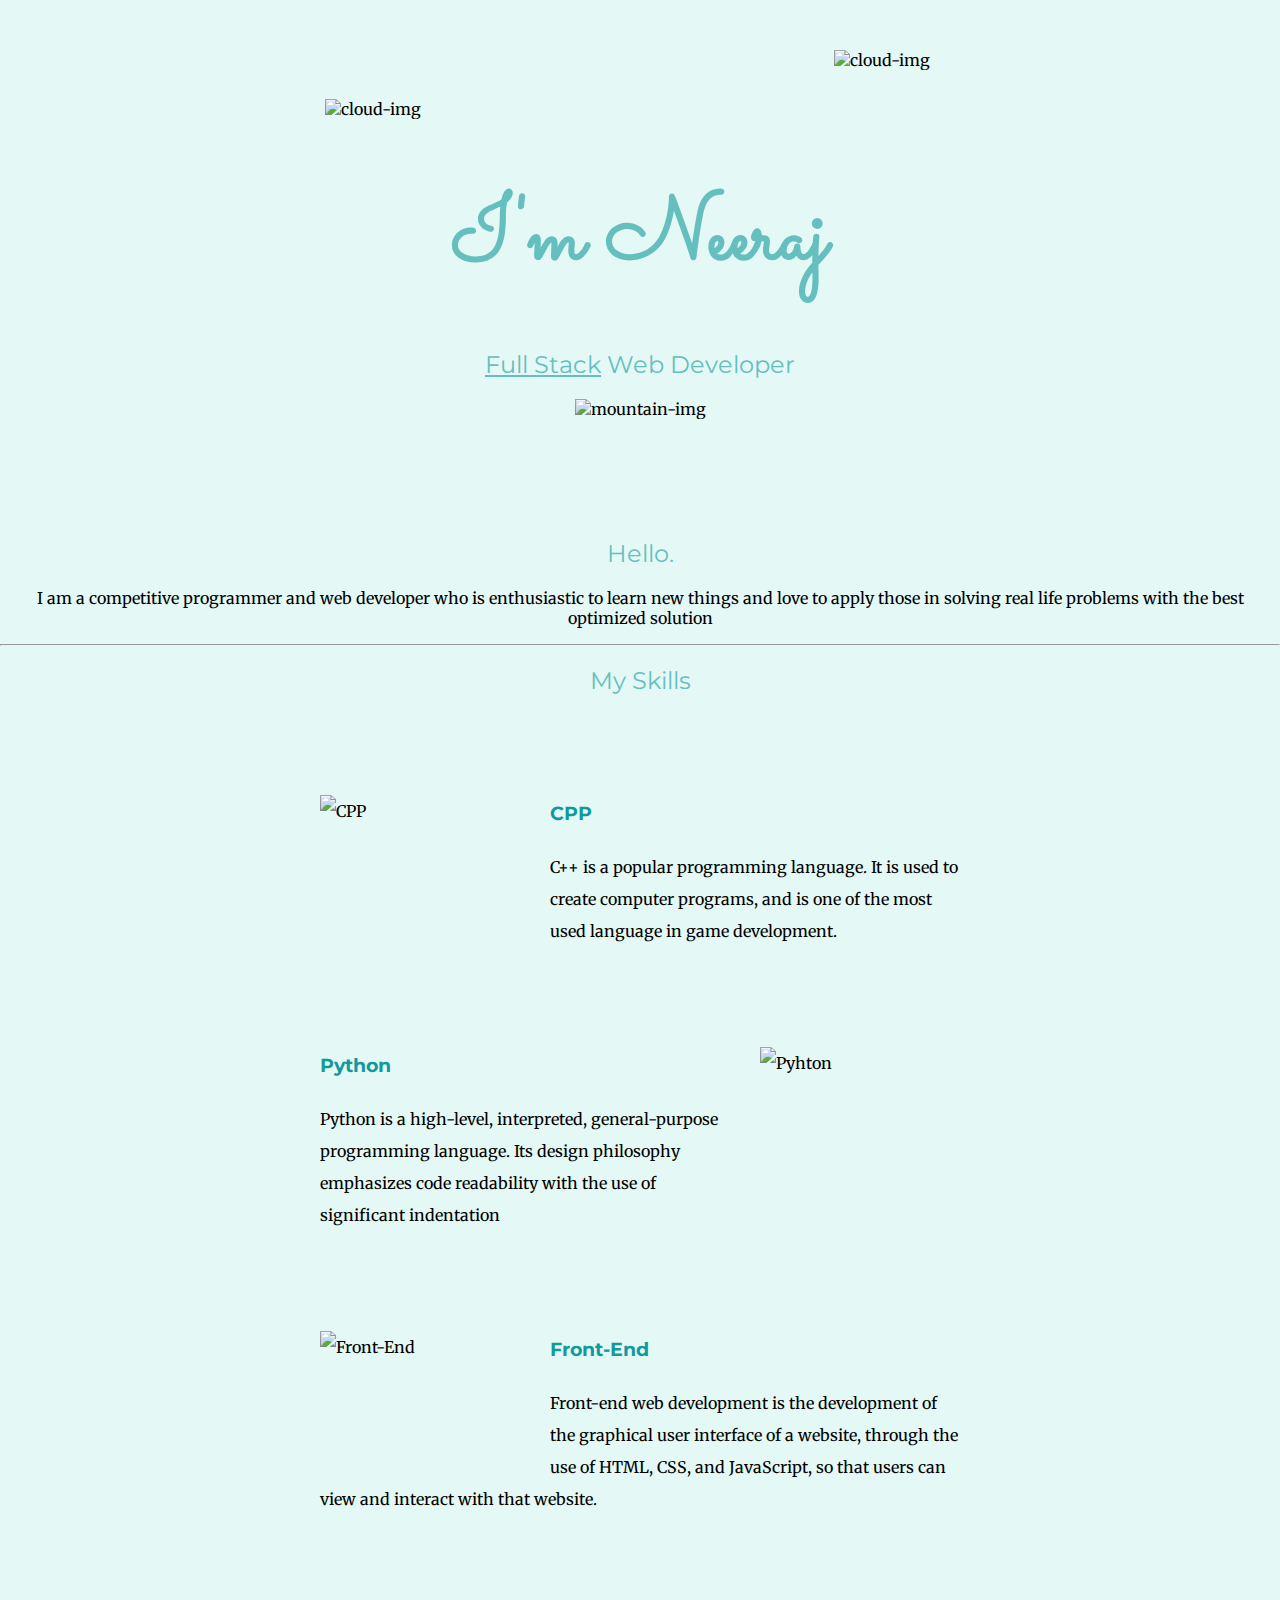
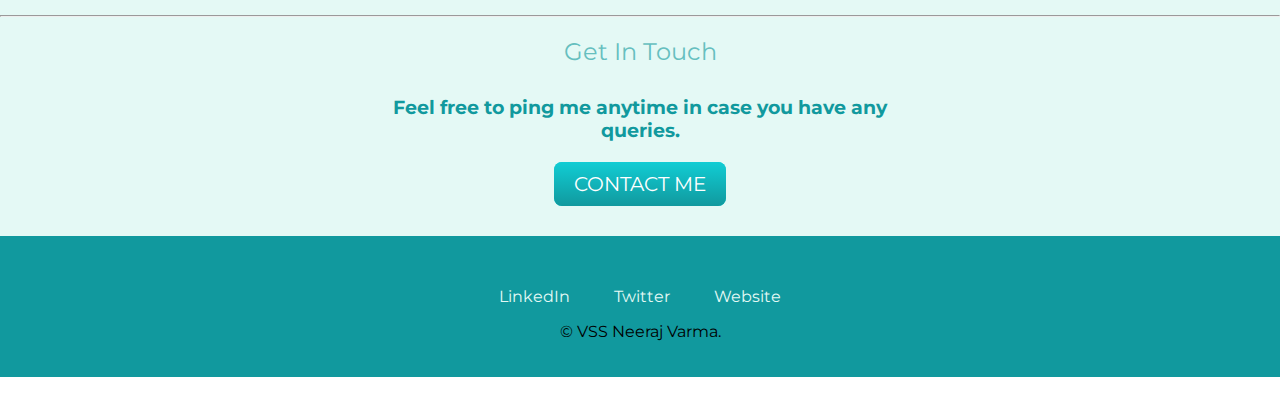
==== index.html @ 66a4f3de "Rename index_copy.html to index.html" ====
<!DOCTYPE html>
<html lang="en" dir="ltr">

<head>
  <meta charset="utf-8">
  <title>Neeraj Varma Personal Site</title>

  <link rel="stylesheet" href="css/styles0.css">
  <link rel="icon" href="css/favicon.ico">
  <!-- <link rel="icon" href="css/favicon.ico?v=2"> -->

  <link rel="preconnect" href="https://fonts.googleapis.com">
<link rel="preconnect" href="https://fonts.gstatic.com" crossorigin>
<link href="https://fonts.googleapis.com/css2?family=Merriweather&family=Montserrat&family=Sacramento&display=swap" rel="stylesheet">
</head>

<body>
<div class="top-container">
  <img class = "top-cloud" src="images/cloud.png" alt="cloud-img" >
  <h1> I'm Neeraj</h1>
  <h2> <span class="pro">Full Stack</span>  Web Developer</h2>

  <img class = "bottom-cloud"src="images/cloud.png" alt="cloud-img" >
  <img src="images/mountain.png" alt="mountain-img" >
</div>
<div class="middle-container">
  <div class="profile">
    <!-- <img height="240" width="240" src="D:\5th sem\Web Development\New folder\Images\U19EC077_Neeraj Varma_SVNIT-modified.png" alt="photo"> -->
    <h2>Hello.</h2>
    <p>I am a competitive programmer and web developer who is enthusiastic to learn new things and love to apply those in solving real life problems with the best optimized solution</p>
  </div>
  <hr>
  <div class="skills">
    <h2>My Skills</h2>
    <div class="skill-row">
      <img class = "skill-images-cpp" src="D:\5th sem\Web Development\New folder\Images\communityIcon_c6mtvgj38ki31.jpg" alt="CPP">
      <h3>CPP</h3>
      <p>C++ is a popular programming language. It is used to create computer programs, and is one of the most used language in game development.</p>
    </div>
    <div class="skill-row">
      <img class = "skill-images-python" src="D:\5th sem\Web Development\New folder\Images\download (1).png"  alt="Pyhton">
      <h3>Python</h3>
      <p>Python is a high-level, interpreted, general-purpose programming language. Its design philosophy emphasizes code readability with the use of significant indentation</p>
    </div>
    <div class="skill-row">
      <img class = "skill-images-front_end" src="D:\5th sem\Web Development\New folder\Images\download (2).png" alt="Front-End">
      <h3>Front-End</h3>
      <p>Front-end web development is the development of the graphical user interface of a website, through the use of HTML, CSS, and JavaScript, so that users can view and interact with that website.</p>
    </div>
  </div>
  <hr>
  <div class="contact-me">
    <h2>Get In Touch</h2>
    <h3 class="contact-message">Feel free to ping me anytime in case you have any queries.</h3>
    <!-- <p>Lorem ipsum dolor sit amet, in quis, aenean amet. Phasellus sodales, tellus donec dui, ornare erat.</p> -->

  </div>
  <a class="btn" href="D:\5th sem\Web Development\New folder\Contact.html">CONTACT ME</a>
</div>

<div class="bottom-container">
  <a class="footer-link" href="https://www.linkedin.com/">LinkedIn</a>
  <a class="footer-link" href="https://twitter.com/">Twitter</a>
  <a class="footer-link" href="https://www.appbrewery.co/">Website</a>
  <p class="copyright">© VSS Neeraj Varma.</p>
</div>

</p>
</body>

</html>
---- css/styles0.css ----
body{
  margin: 0;
  text-align : center;
  font-family: 'Merriweather', serif;
}

h1{
  margin-top: 0;
  font-size: 562.5%;
  margin: 50px auto 0 auto;
  /* font-size: 90px; 16px = 100% = 1em = 1rem;  */
  font-family: 'Sacramento', cursive;
  color: #66BFBF;
  line-height: 2;
}

h2{
  font-family: 'Montserrat', sans-serif;
  color: #66BFBF;
  font-weight: normal;
}

h3{
  font-family: 'Montserrat', sans-serif;
  color: #11999E;
}

.skill-row{
  width: 50%;
  margin: 100px auto 100px auto;
  text-align: left;
  line-height: 2;
}

.top-container{
  background-color: #E4F9F5;
  margin: 0;
  position: relative;
  padding-top: 100px
}

.pro{
  text-decoration: underline;
}

.caption{
  font-size: 1rem;
}

.middle-container{
  background-color: #E4F9F5;
  margin: 0;
  position: relative;
  padding-top: 100px;
  padding-bottom: 40px;
}

.bottom-container{
  background-color: #11999E;
  padding: 50px 0 20px;
}

.contact-message{
  width: 40%;
  margin: 30px auto;

}

.footer-link{
  color: #E4F9F5;
  font-family: 'Montserrat', sans-serif;
  margin: 10px 20px;
  text-decoration: none;

}

.footer-link:hover{
  color: blue;
}

.copyright{
  font-family: 'Montserrat', sans-serif;
}

.top-cloud{
  position: absolute;
  right : 350px;
  top : 50px;

}

.bottom-cloud{
  position: absolute;
  left: 325px;
  bottom: 300px;

}

.skill-images-cpp{
  height: 150px;
  /* width: 25%; */
  width: 200px;
  float: left;
  margin-right: 30px;
}

.skill-images-python{
  height: 150px;
  /* width: 25%; */
  width: 200px;
  float: right;
  margin-left: 30px;
}

.skill-images-front_end{
  height: 150px;
  /* width: 25%; */
  width: 200px;
  float: left;
  margin-right: 30px;
}

.btn {
  background: #11cdd4;
  background-image: -webkit-linear-gradient(top, #11cdd4, #11999e);
  background-image: -moz-linear-gradient(top, #11cdd4, #11999e);
  background-image: -ms-linear-gradient(top, #11cdd4, #11999e);
  background-image: -o-linear-gradient(top, #11cdd4, #11999e);
  background-image: linear-gradient(to bottom, #11cdd4, #11999e);
  -webkit-border-radius: 8;
  -moz-border-radius: 8;
  border-radius: 8px;
  font-family: 'Montserrat', sans-serif;
  color: #ffffff;
  font-size: 20px;
  padding: 10px 20px 10px 20px;
  text-decoration: none;
}

.btn:hover {
  background: #30e3cb;
  background-image: -webkit-linear-gradient(top, #30e3cb, #2bc4ad);
  background-image: -moz-linear-gradient(top, #30e3cb, #2bc4ad);
  background-image: -ms-linear-gradient(top, #30e3cb, #2bc4ad);
  background-image: -o-linear-gradient(top, #30e3cb, #2bc4ad);
  background-image: linear-gradient(to bottom, #30e3cb, #2bc4ad);
  text-decoration: none;
}
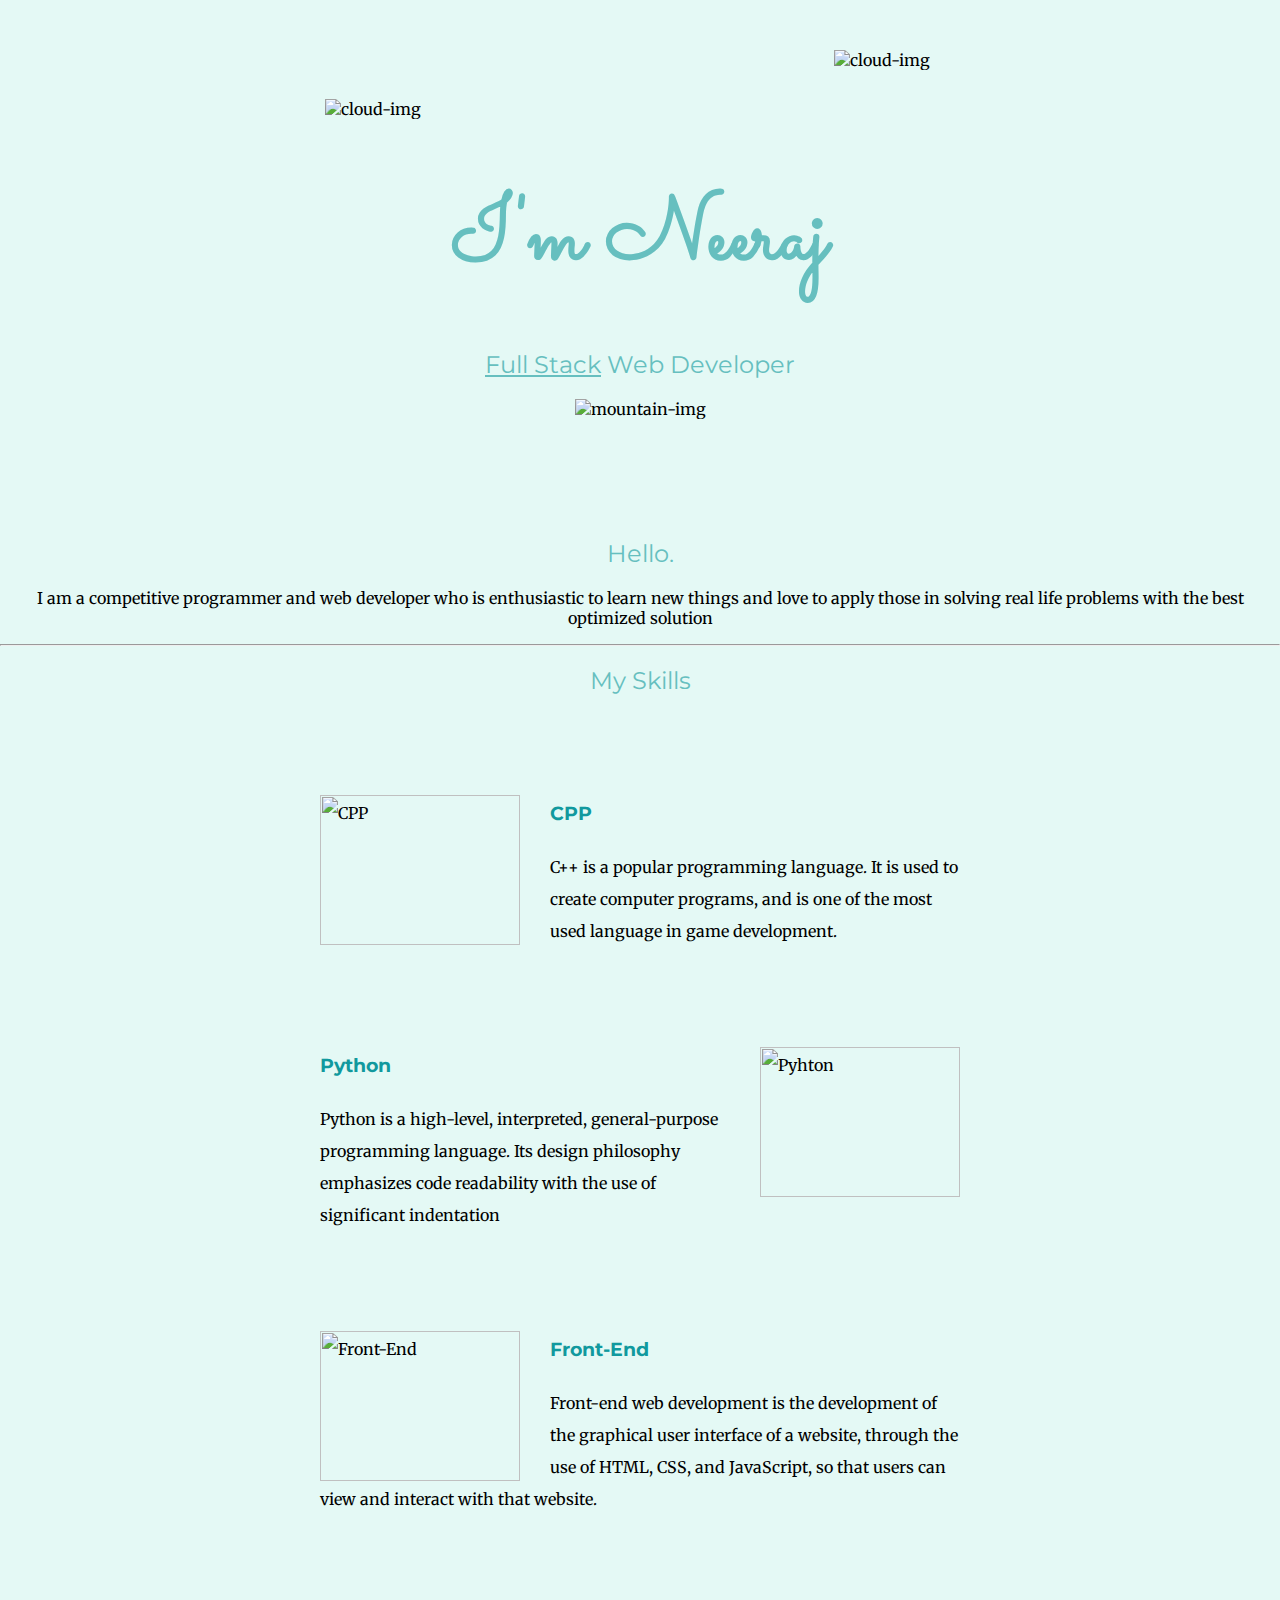
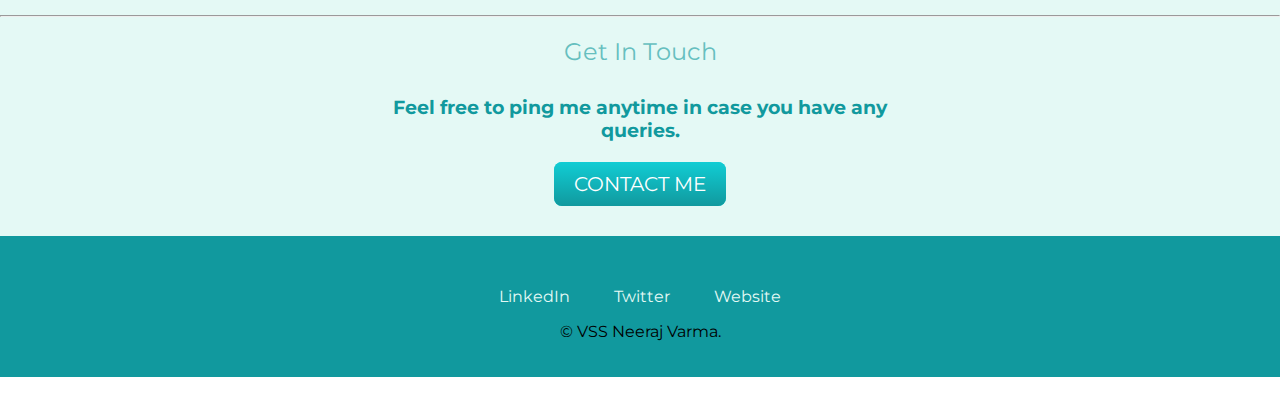
==== commit e2362b2a: "Update index.html" ====
--- a/index.html
+++ b/index.html
@@ -1,4 +1,3 @@
-<!DOCTYPE html>
 <html lang="en" dir="ltr">
 
 <head>
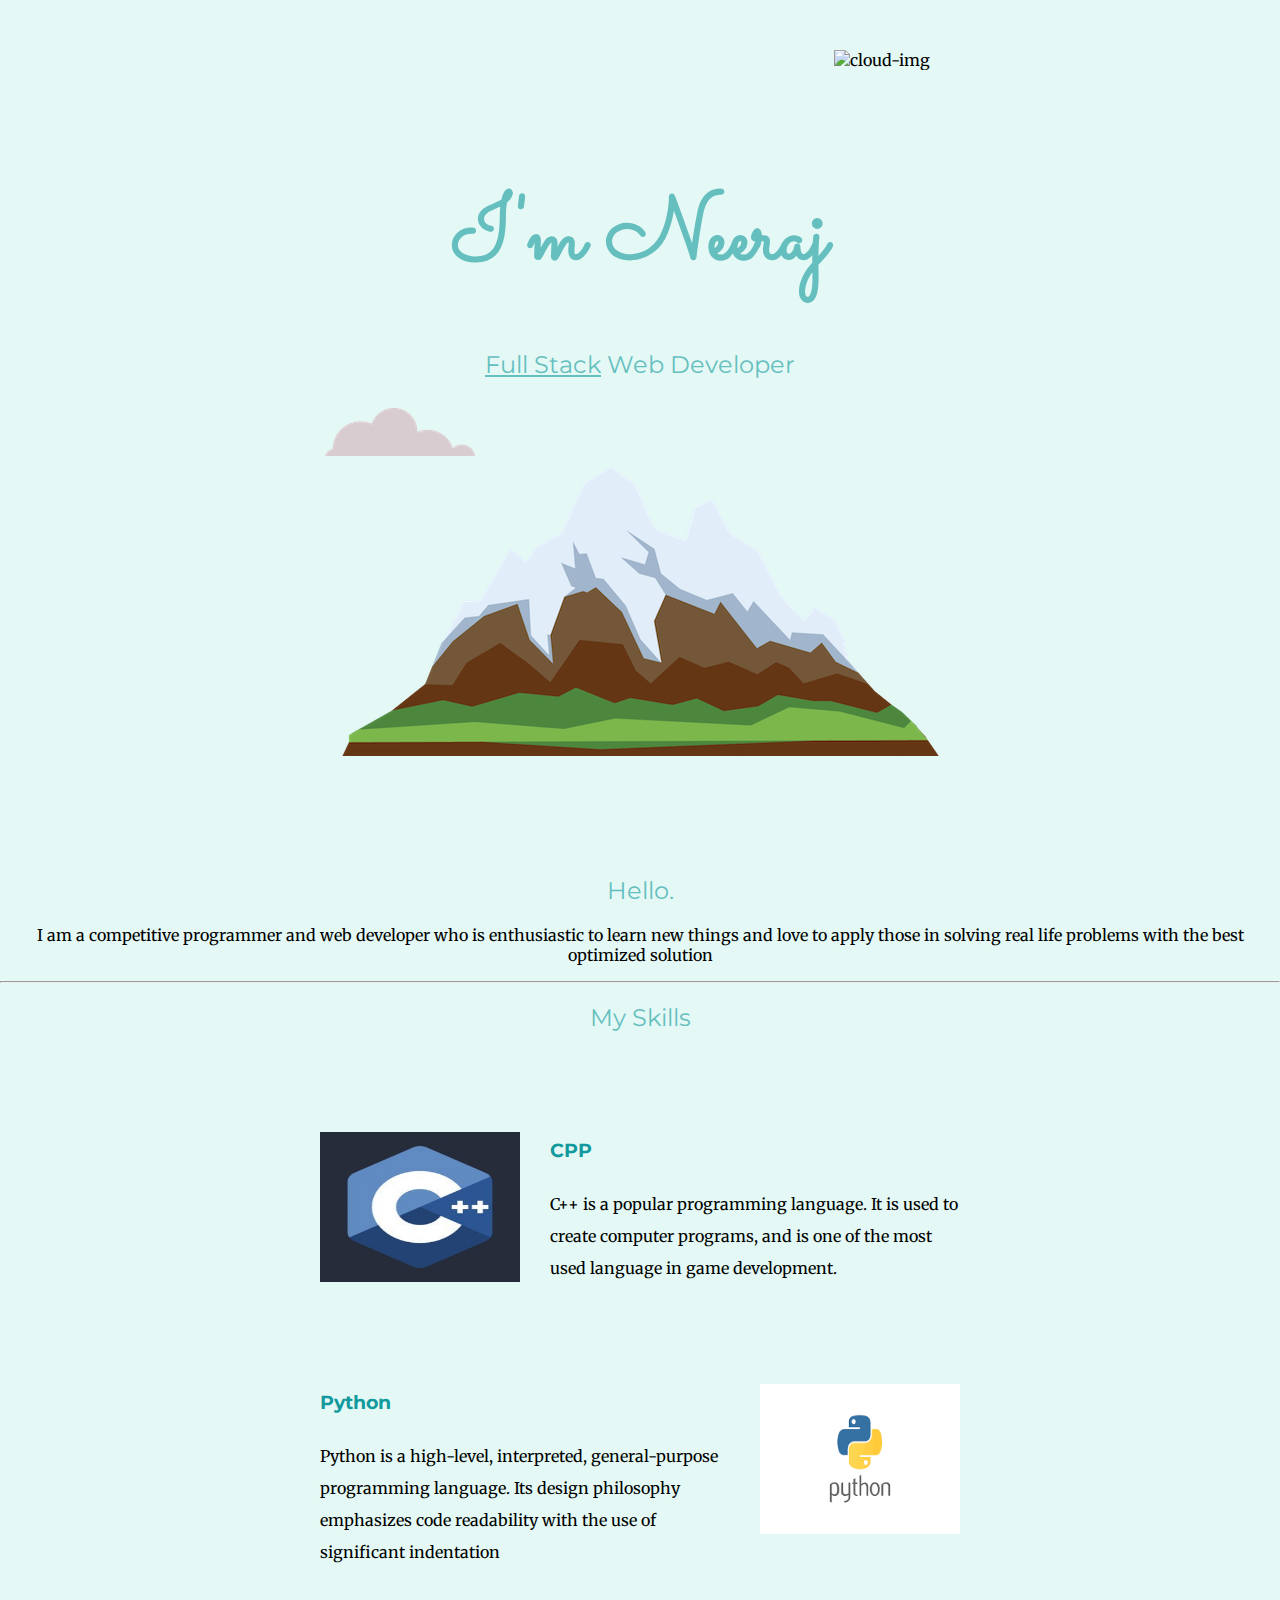
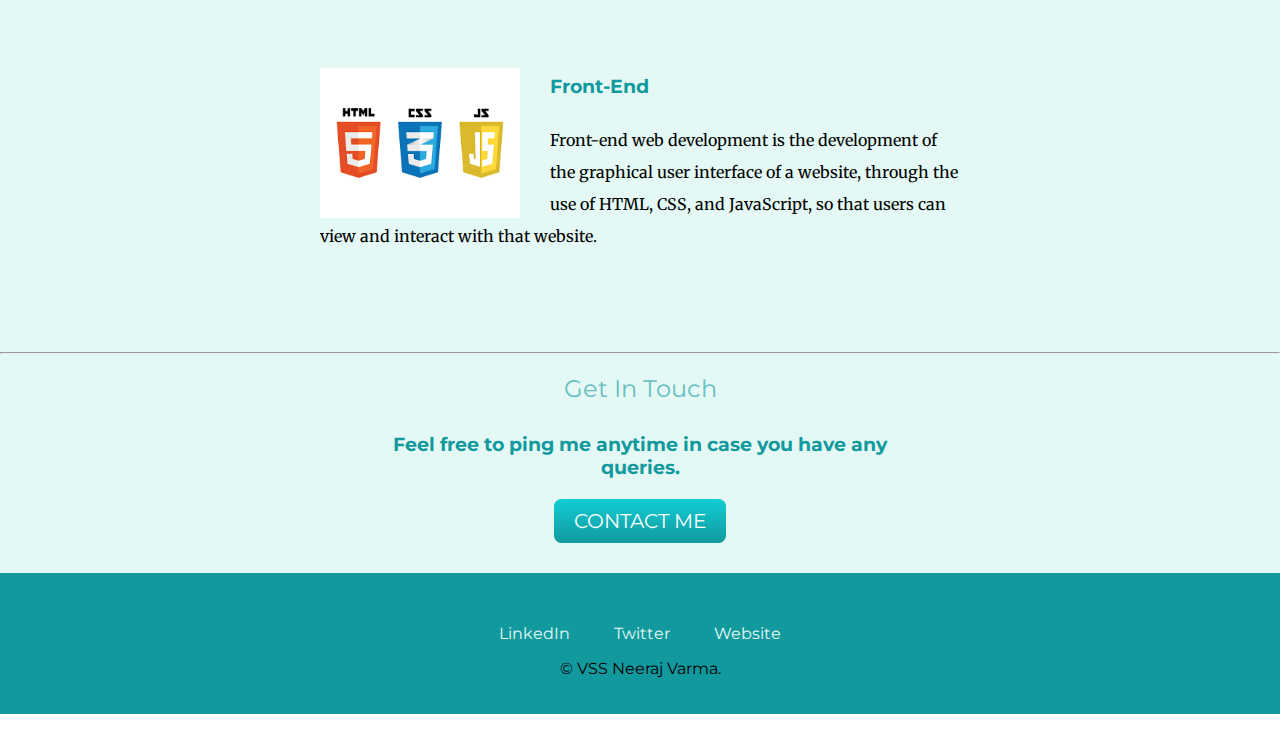
==== commit b123dd44: "Update index.html" ====
--- a/index.html
+++ b/index.html
@@ -19,12 +19,12 @@
   <h1> I'm Neeraj</h1>
   <h2> <span class="pro">Full Stack</span>  Web Developer</h2>
 
-  <img class = "bottom-cloud"src="images/cloud.png" alt="cloud-img" >
-  <img src="images/mountain.png" alt="mountain-img" >
+  <img class = "bottom-cloud"src="Images/cloud.png" alt="cloud-img" >
+  <img src="Images/mountain.png" alt="mountain-img" >
 </div>
 <div class="middle-container">
   <div class="profile">
-    <!-- <img height="240" width="240" src="D:\5th sem\Web Development\New folder\Images\U19EC077_Neeraj Varma_SVNIT-modified.png" alt="photo"> -->
+    <!-- <img height="240" width="240" src="Images\U19EC077_Neeraj Varma_SVNIT-modified.png" alt="photo"> -->
     <h2>Hello.</h2>
     <p>I am a competitive programmer and web developer who is enthusiastic to learn new things and love to apply those in solving real life problems with the best optimized solution</p>
   </div>
@@ -32,17 +32,17 @@
   <div class="skills">
     <h2>My Skills</h2>
     <div class="skill-row">
-      <img class = "skill-images-cpp" src="D:\5th sem\Web Development\New folder\Images\communityIcon_c6mtvgj38ki31.jpg" alt="CPP">
+      <img class = "skill-images-cpp" src="Images\communityIcon_c6mtvgj38ki31.jpg" alt="CPP">
       <h3>CPP</h3>
       <p>C++ is a popular programming language. It is used to create computer programs, and is one of the most used language in game development.</p>
     </div>
     <div class="skill-row">
-      <img class = "skill-images-python" src="D:\5th sem\Web Development\New folder\Images\download (1).png"  alt="Pyhton">
+      <img class = "skill-images-python" src="Images\download (1).png"  alt="Pyhton">
       <h3>Python</h3>
       <p>Python is a high-level, interpreted, general-purpose programming language. Its design philosophy emphasizes code readability with the use of significant indentation</p>
     </div>
     <div class="skill-row">
-      <img class = "skill-images-front_end" src="D:\5th sem\Web Development\New folder\Images\download (2).png" alt="Front-End">
+      <img class = "skill-images-front_end" src="Images\download (2).png" alt="Front-End">
       <h3>Front-End</h3>
       <p>Front-end web development is the development of the graphical user interface of a website, through the use of HTML, CSS, and JavaScript, so that users can view and interact with that website.</p>
     </div>
@@ -54,7 +54,7 @@
     <!-- <p>Lorem ipsum dolor sit amet, in quis, aenean amet. Phasellus sodales, tellus donec dui, ornare erat.</p> -->
 
   </div>
-  <a class="btn" href="D:\5th sem\Web Development\New folder\Contact.html">CONTACT ME</a>
+  <a class="btn" href="Contact.html">CONTACT ME</a>
 </div>
 
 <div class="bottom-container">
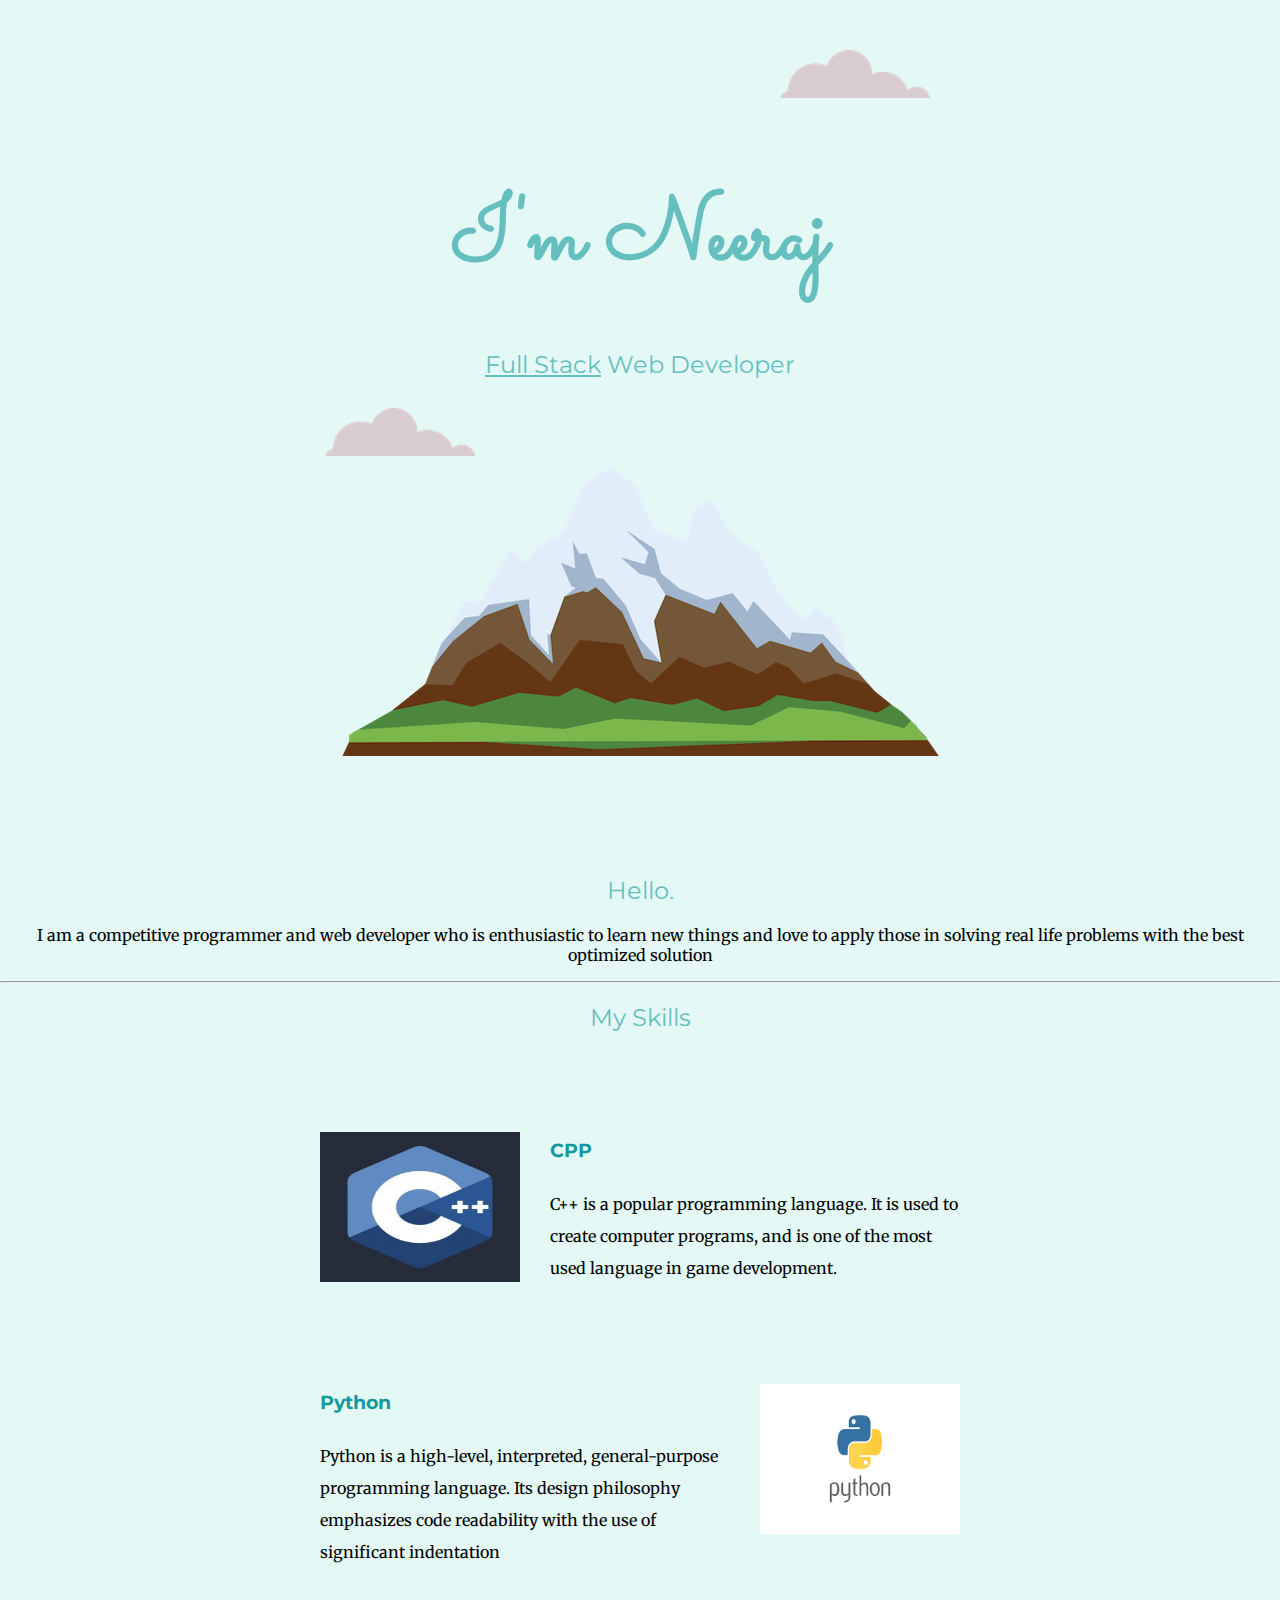
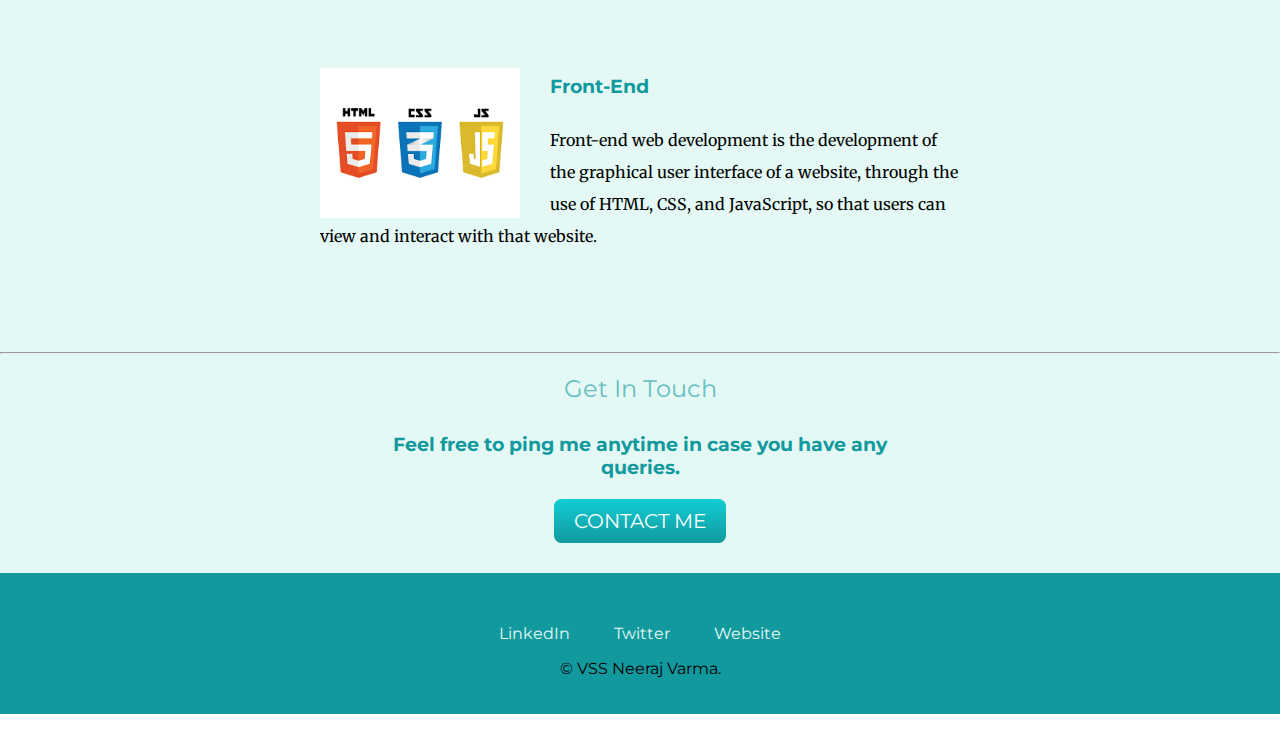
==== commit 428a2b54: "Update index.html" ====
--- a/index.html
+++ b/index.html
@@ -15,7 +15,7 @@
 
 <body>
 <div class="top-container">
-  <img class = "top-cloud" src="images/cloud.png" alt="cloud-img" >
+  <img class = "top-cloud" src="Images/cloud.png" alt="cloud-img" >
   <h1> I'm Neeraj</h1>
   <h2> <span class="pro">Full Stack</span>  Web Developer</h2>
 
